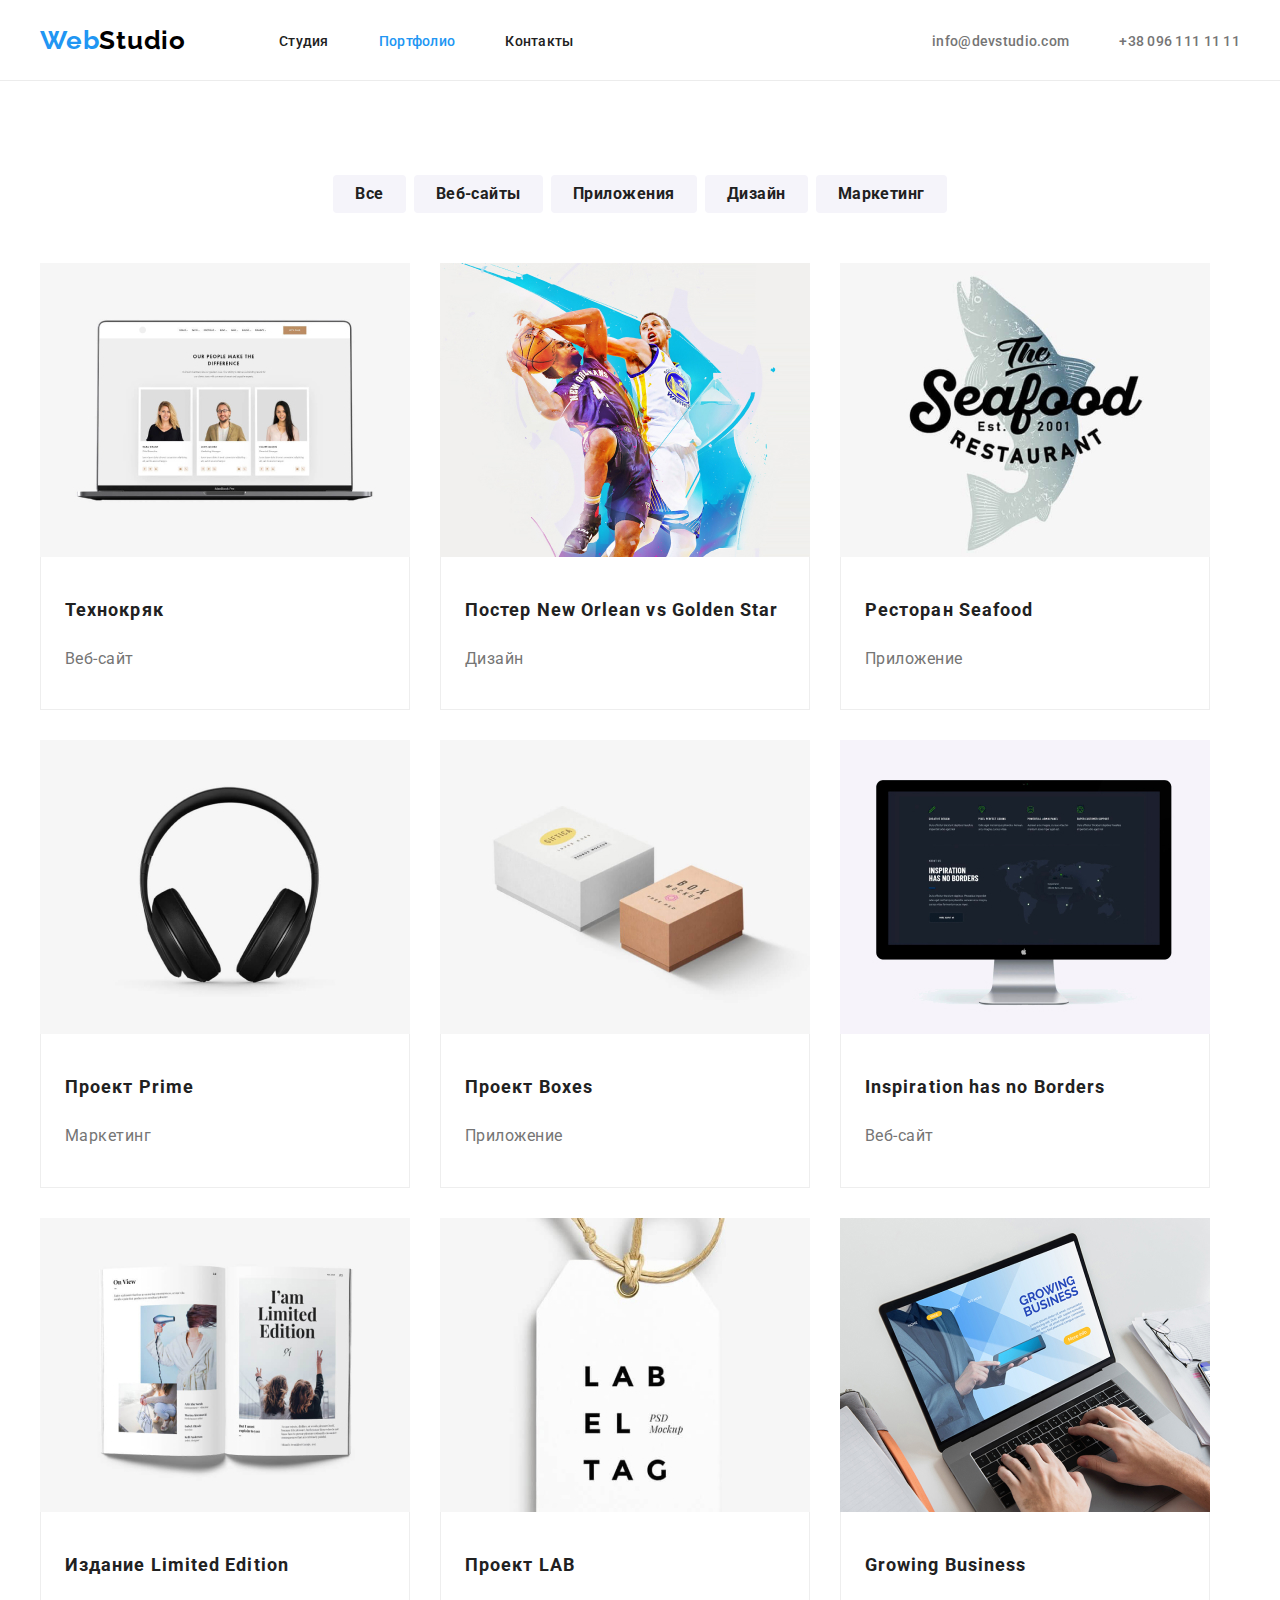
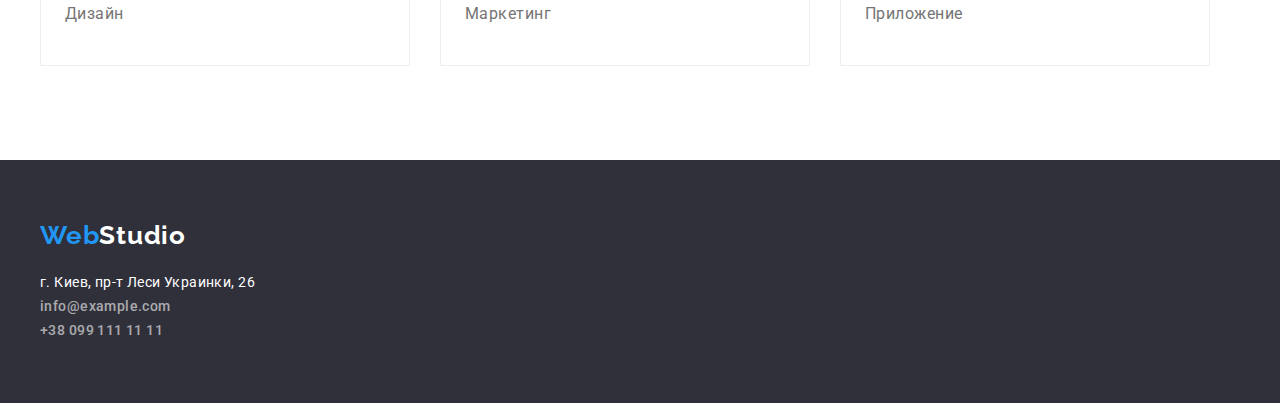
==== portfolio.html @ 404ecf2a "Clone" ====
<!DOCTYPE html>
<html lang="ru">
  <head>
    <meta charset="UTF-8" />
    <meta http-equiv="X-UA-Compatible" content="IE=edge" />
    <meta name="viewport" content="width=device-width, initial-scale=1.0" />
    <title>Портфолио</title>
    <link rel="stylesheet" href="./css/style.css" />
    <link
      href="https://fonts.googleapis.com/css2?family=Raleway:wght@700&family=Roboto:wght@400;500;700;900&display=swap"
      rel="stylesheet"
    />
  </head>
  <body>
    <header class="header">
      <div class="container">
        <div class="header-flex">
          <nav class="navigation">
            <a href="./index.html" class="logo" lang="en"
              ><span class="logo-blue">Web</span>Studio</a
            >
            <ul class="site-nav">
              <li class="site-nav-item">
                <a href="./index.html" class="link">Студия</a>
              </li>
              <li class="site-nav-item">
                <a href="./portfolio.html" class="link current">Портфолио</a>
              </li>
              <li class="site-nav-item">
                <a href="/" class="link">Контакты</a>
              </li>
            </ul>
          </nav>
          <ul class="nav-contact">
            <li class="contacts-item">
              <a href="mailto:info@devstudio.com" class="link"
                >info@devstudio.com</a
              >
            </li>
            <li class="contacts-item">
              <a href="tel:+380961111111" class="link">+38 096 111 11 11</a>
            </li>
          </ul>
        </div>
      </div>
    </header>

    <!-- Герой -->
    <main>
      <section class="section">
        <div class="container">
          <h1 class="visually-hidden">Закладки</h1>
          <ul class="buttons">
            <li class="buttons-item">
              <button type="button" class="btn">Все</button>
            </li>
            <li class="buttons-item">
              <button type="button" class="btn">Веб-сайты</button>
            </li>
            <li class="buttons-item">
              <button type="button" class="btn">Приложения</button>
            </li>
            <li class="buttons-item">
              <button type="button" class="btn">Дизайн</button>
            </li>
            <li class="buttons-item">
              <button type="button" class="btn">Маркетинг</button>
            </li>
          </ul>

          <!-- Services -->

          <ul class="serv-list">
            <li class="serv-list-item">
              <img src="./images/img.jpg" alt="Лэптоп" width="370" />
              <div class="item-footer">
                <h2 class="service-title">Технокряк</h2>
                <p class="service-text">Веб-сайт</p>
              </div>
            </li>
            <li class="serv-list-item">
              <img src="./images/img-2.jpg" alt="Баскетболл" width="370" />
              <div class="item-footer">
                <h2 class="service-title">Постер New Orlean vs Golden Star</h2>
                <p class="service-text">Дизайн</p>
              </div>
            </li>
            <li class="serv-list-item">
              <img src="./images/img-3.jpg" alt="Логотип" width="370" />
              <div class="item-footer">
                <h2 class="service-title">Ресторан Seafood</h2>
                <p class="service-text">Приложение</p>
              </div>
            </li>
            <li class="serv-list-item">
              <img src="./images/img-4.jpg" alt="Наушники" width="370" />
              <div class="item-footer">
                <h2 class="service-title">Проект Prime</h2>
                <p class="service-text">Маркетинг</p>
              </div>
            </li>
            <li class="serv-list-item">
              <img src="./images/img-5.jpg" alt="Коробки" width="370" />
              <div class="item-footer">
                <h2 class="service-title">Проект Boxes</h2>
                <p class="service-text">Приложение</p>
              </div>
            </li>
            <li class="serv-list-item">
              <img src="./images/img-6.jpg" alt="Монитор" width="370" />
              <div class="item-footer">
                <h2 class="service-title">Inspiration has no Borders</h2>
                <p class="service-text">Веб-сайт</p>
              </div>
            </li>
            <li class="serv-list-item">
              <img src="./images/img-7.jpg" alt="Книга" width="370" />
              <div class="item-footer">
                <h2 class="service-title">Издание Limited Edition</h2>
                <p class="service-text">Дизайн</p>
              </div>
            </li>
            <li class="serv-list-item">
              <img src="./images/img-8.jpg" alt="Бирка" width="370" />
              <div class="item-footer">
                <h2 class="service-title">Проект LAB</h2>
                <p class="service-text">Маркетинг</p>
              </div>
            </li>
            <li class="serv-list-item">
              <img src="./images/img-9.jpg" alt="Разработка" width="370" />
              <div class="item-footer">
                <h2 class="service-title">Growing Business</h2>
                <p class="service-text">Приложение</p>
              </div>
            </li>
          </ul>
        </div>
      </section>
    </main>

    <!-- Футер -->

    <footer>
      <div class="container">
        <a href="/" class="logo-footer" lang="en"
          ><span class="logo-blue">Web</span>Studio</a
        >
        <address class="address">
          <ul class="footer-contact">
            <li class="aadress-item">
              <a href="/" class="street">г. Киев, пр-т Леси Украинки, 26</a>
            </li>
            <li class="aadress-item">
              <a href="mailto:info@example.com" class="link"
                >info@example.com</a
              >
            </li>
            <li class="aadress-item">
              <a href="tel:+380991111111" class="link">+38 099 111 11 11</a>
            </li>
          </ul>
        </address>
      </div>
    </footer>
  </body>
</html>
---- css/style.css ----
:root {
    --primary-color: #212121;
    --black-color: #000000;
    --grey-color: #757575;
    --blue-color: #2196F3;
    --white-color: #FFFFFF;
}


body {
    font-family: 'Roboto',sans-serif;
    color: #212121;
    margin: 0;
}

ul {
    margin: 0;
    padding: 0;
    list-style: none;
}
button {
    font-family:  inherit;
}
img {
    display: block;
}

/* Hidden items  */

.visually-hidden {
    position: absolute !important;
    clip: rect(1px 1px 1px 1px);
    clip: rect(1px, 1px, 1px, 1px);
    padding: 0 !important;
    border: 0 !important;
    height: 1px !important;
    width: 1px !important;
    overflow: hidden;
}

/* Header logo footer logo*/

.logo {
    font-family: Raleway;
    font-weight: bold;
    font-size: 26px;
    line-height: 1.19;
    /* identical to box height */
    letter-spacing: 0.03em;
    color: #000000;
    text-decoration: none;
}

.logo-blue {
    font-family: Raleway;
    font-weight: bold;
    font-size: 26px;
    line-height: 1.19;
    letter-spacing: 0.03em;
    color: #2196F3;
}

.logo-footer {
    font-family: Raleway;
    font-weight: bold;
    font-size: 26px;
    line-height: 1.19;
    /* identical to box height */
    letter-spacing: 0.03em;
    color: #FFFFFF;
    text-decoration: none;
}

.portfolio:active {
 color: #000000;
}

/* Hero / Main / Container */

.container {
   width: 1200px;
   margin: 0 auto;
   padding: 0 15px;
}

.hero {
    text-align: center;
    display: flex;
    align-items: center;
    padding: 200px 0;
    background-color: #2F303A;
}

.hero .hero-title {
    font-weight: 900;
    font-size: 44px;
    line-height: 1.36;
    text-align: center;
    letter-spacing: 0.06em;
    text-transform: uppercase;
    margin: 0;
    margin-bottom: 30px;
    color: #FFFFFF;
}


.hero-btn {
    font-family: Roboto;
    font-weight: bold;
    font-size: 16px;
    line-height: 1.87;
    display: flex;
    align-items: center;
    text-align: center;
    letter-spacing: 0.06em;
    border-radius: 4px;
    padding: 10px 32px;
    text-decoration: none;
    display: inline-block;
    color: #FFFFFF;
    background-color: #2196F3;
    
}


/* Site-nav */

.site-nav {
    margin-left: 93px;
    display: flex;
}

.site-nav-item:not(:first-child) {
    margin-left: 50px;
}

.site-nav.link {
    color: #212121;
}

.site-nav .link.current {
    color: #2196F3;
}

.site-nav a {
    font-weight: 500;
    font-size: 14px;
    line-height: 1.14;
    letter-spacing: 0.02em;
}

.nav-contact > .link:not(:first-child) {
    margin-left: 50px;
}

/* Section */

.section {
    padding: 94px 0 94px 0;
}

.section .section-title.h2 {
    font-weight: bold;
    font-size: 36px;
    line-height: 1.16;
    text-align: center;
    letter-spacing: 0.03em;
    margin-bottom: 50px;
    margin-top: 0;
}

.team .section-title.h2 {
    font-weight: bold;
    font-size: 36px;
    line-height: 1.16;
    text-align: center;
    letter-spacing: 0.03em;
}

.section .section-title.h3 {
    font-weight: bold;
    font-size: 14px;
    line-height: 1.14;
    letter-spacing: 0.03em;
    text-transform: uppercase;
}

.section .benefits-text {
    font-size: 14px;
    line-height: 1.71;
    letter-spacing: 0.03em;
    color: #757575;
}

/* Benefits Section  */

.benefits {
    display: flex;
}

.benefits-item {
    width: 270px;
}

.benefits-item:not(:last-child) {
    margin-right: 30px;
}

/* SERVICE */

.section-service {
    padding-top: 0;
}

.section-service .section-title.h2 {
    font-weight: bold;
    font-size: 36px;
    line-height: 1.16;
    text-align: center;
    letter-spacing: 0.03em;
}

.service-list {
    display: flex;
}

.service-item:not(:last-child) {
    margin-right: 30px;
}

/* Team */

.team-box {
    background-color: #f5f4fa;
}

.team-item-footer {
    background-color: #fff;
    padding: 30px 0 30px 0;
    text-align: center;
    border-bottom-left-radius: 4px;
    border-bottom-right-radius: 4px;
}

.team .team-name {
    font-weight: 500;
    font-size: 16px;
    line-height: 1.18;
    text-align: center;
    letter-spacing: 0.03em;
}

.team .team-title {
    font-size: 16px;
    line-height: 1.18;
    text-align: center;
    letter-spacing: 0.03em;
    color: #757575;
}

.team-list {
    display: flex;
    margin-top: 50px;
}

.team-item {
    box-shadow: 0px 1px 3px rgba(0, 0, 0, 0.12), 0px 1px 1px rgba(0, 0, 0, 0.14),
        0px 2px 1px rgba(0, 0, 0, 0.2);
    border-radius: 0px 0px 4px 4px;
}

.team-item:not(:last-child) {
    margin-right: 30px;
}

/* Buttons */

.btn:hover,
.btn:focus {
    background-color: #2196F3;
    cursor: pointer;
    box-shadow: 0px 3px 1px rgba(0, 0, 0, 0.1),
    0px 1px 2px rgba(0, 0, 0, 0.08),
    0px 2px 2px rgba(0, 0, 0, 0.12);
}

.btn {
    font-family: Roboto;
    font-weight: bold;
    font-size: 16px;
    line-height: 1.6;
    text-align: center;
    letter-spacing: 0.03em;
    border: none;
    border-radius: 4px;
    padding: 6px 22px;
    color: #212121;
    background-color: #F5F4FA;
}

/* Service */

.section .service-title {
   font-weight: bold;
   font-size: 18px;
   line-height: 2;
   letter-spacing: 0.06em;
}

.section .service-text {
   font-size: 16px;
   line-height: 1.87;
   letter-spacing: 0.03em;
   color: #757575;
}

.serv-list {
    display: flex;
    flex-wrap: wrap;
    margin-top: 50px;
}

.serv-list-item {
    margin-right: 30px;
    margin-bottom: 30px;
}

.serv-list-item:nth-child(3n) {
    margin-right: 0;
}

.serv-list-item:nth-child(n + 6) {
    margin-bottom: 0;
}

.item-footer {
    background-color: #fff;
    border: 1px solid #eee;
    border-top: none;
    padding: 20px 24px;
}

/* Buttons class */

.buttons {
    display: flex;
    justify-content: center;
}

.buttons-item:not(:last-child) {
    margin-right: 8px;
}

/* Header and Footer contact links */

.header {
   border-bottom: 1px solid #ececec;
   min-height: 80px;
}

.header-flex {
    display: flex;
    height: 80px;
}

.navigation {
    align-items: center;
    display: flex;
}

footer {
    display: flex;
    padding-top: 60px;
    padding-bottom: 60px;
    background-color: #2F303A;
}

.link {
    font-weight: 500;
    font-size: 14px;
    text-decoration: none;
    letter-spacing: 0.02em;
    line-height: 1.15;
    color: #212121;
    padding: 10px 0 10px 0;
    text-decoration: none;
}

.nav-contact {
    margin-left: auto;
    display: flex;
    align-items: center;
}
.contacts-item:not(:first-child) {
    margin-left: 50px;
}

.nav-contact a {
    font-weight: 500;
    font-size: 14px;
    line-height: 1.14;
    letter-spacing: 0.02em;
    text-decoration: none;
    padding: 10px 0 10px 0;
    color: #757575;
}

.footer-contact a {
    font-style: normal;
    font-size: 14px;
    line-height: 1.71;
    letter-spacing: 0.03em;
}

.link:hover,
.link:focus
    {
    color: #2196F3;

}

.address {
    margin-top: 20px;
}

.address-item:not(:first-child) {
    margin-top: 9px;
}

.address a {
    color: rgba(255, 255, 255, 0.6);
}

.address.link:hover,
.address.link:focus {
    color: #2196F3;
}

.address .street .link {
    font-size: 14px;
    line-height: 1.71;
    letter-spacing: 0.03em;
    
}

.address .street {
    color: #FFFFFF;
    text-decoration: none;
}

.address.link {
    color: rgba(255, 255, 255, 0.6);
    text-decoration: none;
    ;
}
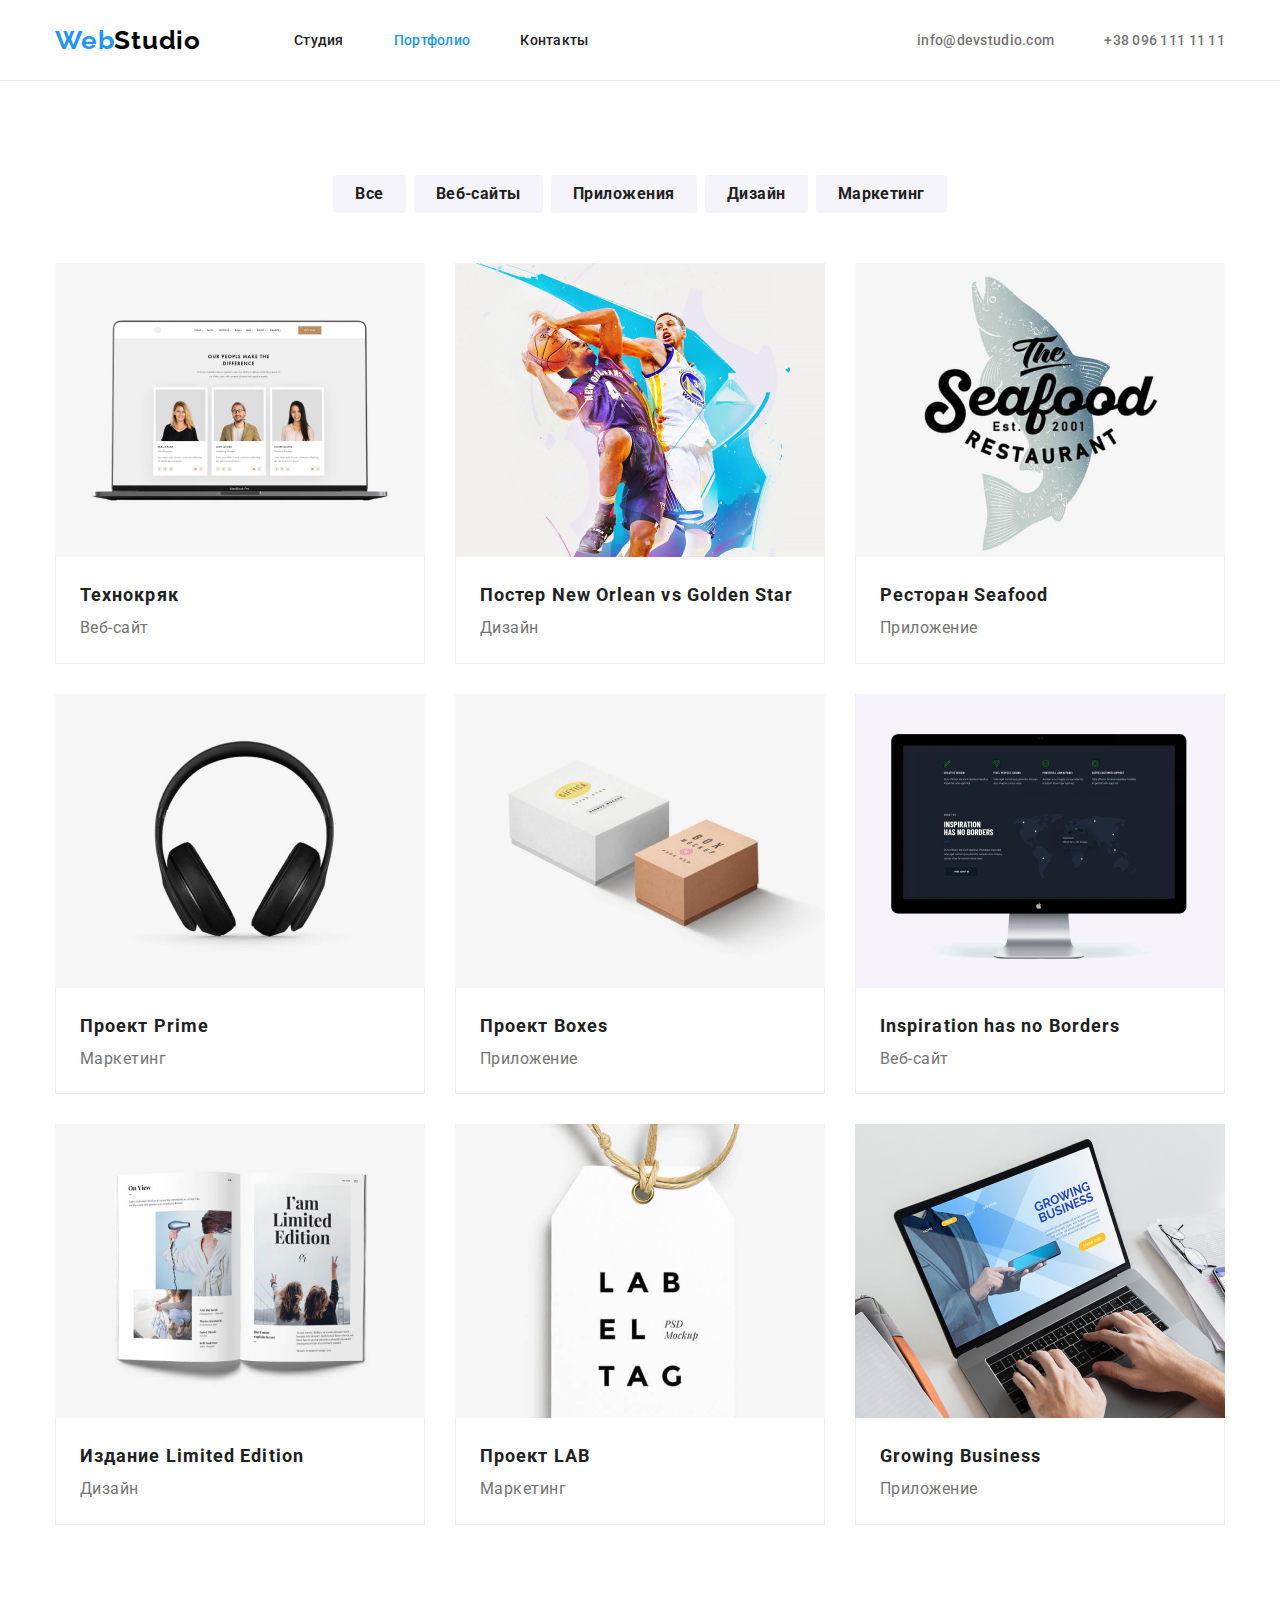
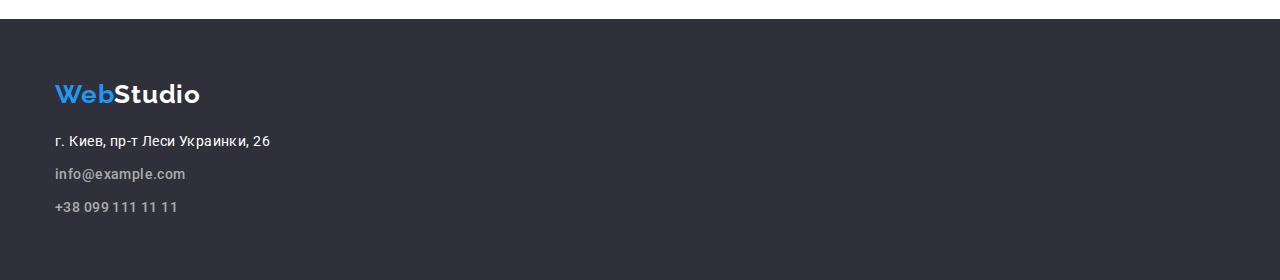
==== commit eb249271: "update" ====
--- a/portfolio.html
+++ b/portfolio.html
@@ -5,6 +5,10 @@
     <meta http-equiv="X-UA-Compatible" content="IE=edge" />
     <meta name="viewport" content="width=device-width, initial-scale=1.0" />
     <title>Портфолио</title>
+    <link
+      rel="stylesheet"
+      href="https://cdnjs.cloudflare.com/ajax/libs/modern-normalize/1.0.0/modern-normalize.min.css"
+    />
     <link rel="stylesheet" href="./css/style.css" />
     <link
       href="https://fonts.googleapis.com/css2?family=Raleway:wght@700&family=Roboto:wght@400;500;700;900&display=swap"
--- a/css/style.css
+++ b/css/style.css
@@ -13,6 +13,10 @@
     margin: 0;
 }
 
+* {
+    box-sizing: border-box;
+}
+
 ul {
     margin: 0;
     padding: 0;
@@ -23,6 +27,12 @@
 }
 img {
     display: block;
+}
+
+h2,
+h3,
+p {
+    margin: 0;
 }
 
 /* Hidden items  */
@@ -88,17 +98,23 @@
     display: flex;
     align-items: center;
     padding: 200px 0;
+   
+    /* background: linear-gradient(rgba(47, 48, 58, 0.4), rgba(47, 48, 58, 0.4)), */
+    /* url(../images/hero.png); */
+    
     background-color: #2F303A;
 }
 
+
 .hero .hero-title {
+    width: 696px;
+    margin: 0 auto 30px;
     font-weight: 900;
     font-size: 44px;
     line-height: 1.36;
     text-align: center;
     letter-spacing: 0.06em;
     text-transform: uppercase;
-    margin: 0;
     margin-bottom: 30px;
     color: #FFFFFF;
 }
@@ -248,6 +264,7 @@
     line-height: 1.18;
     text-align: center;
     letter-spacing: 0.03em;
+    padding-bottom: 10px;
 }
 
 .team .team-title {
@@ -427,6 +444,10 @@
     margin-top: 9px;
 }
 
+.footer-contact > li:not(:last-child) {
+    margin-bottom: 9px;
+}
+
 .address a {
     color: rgba(255, 255, 255, 0.6);
 }
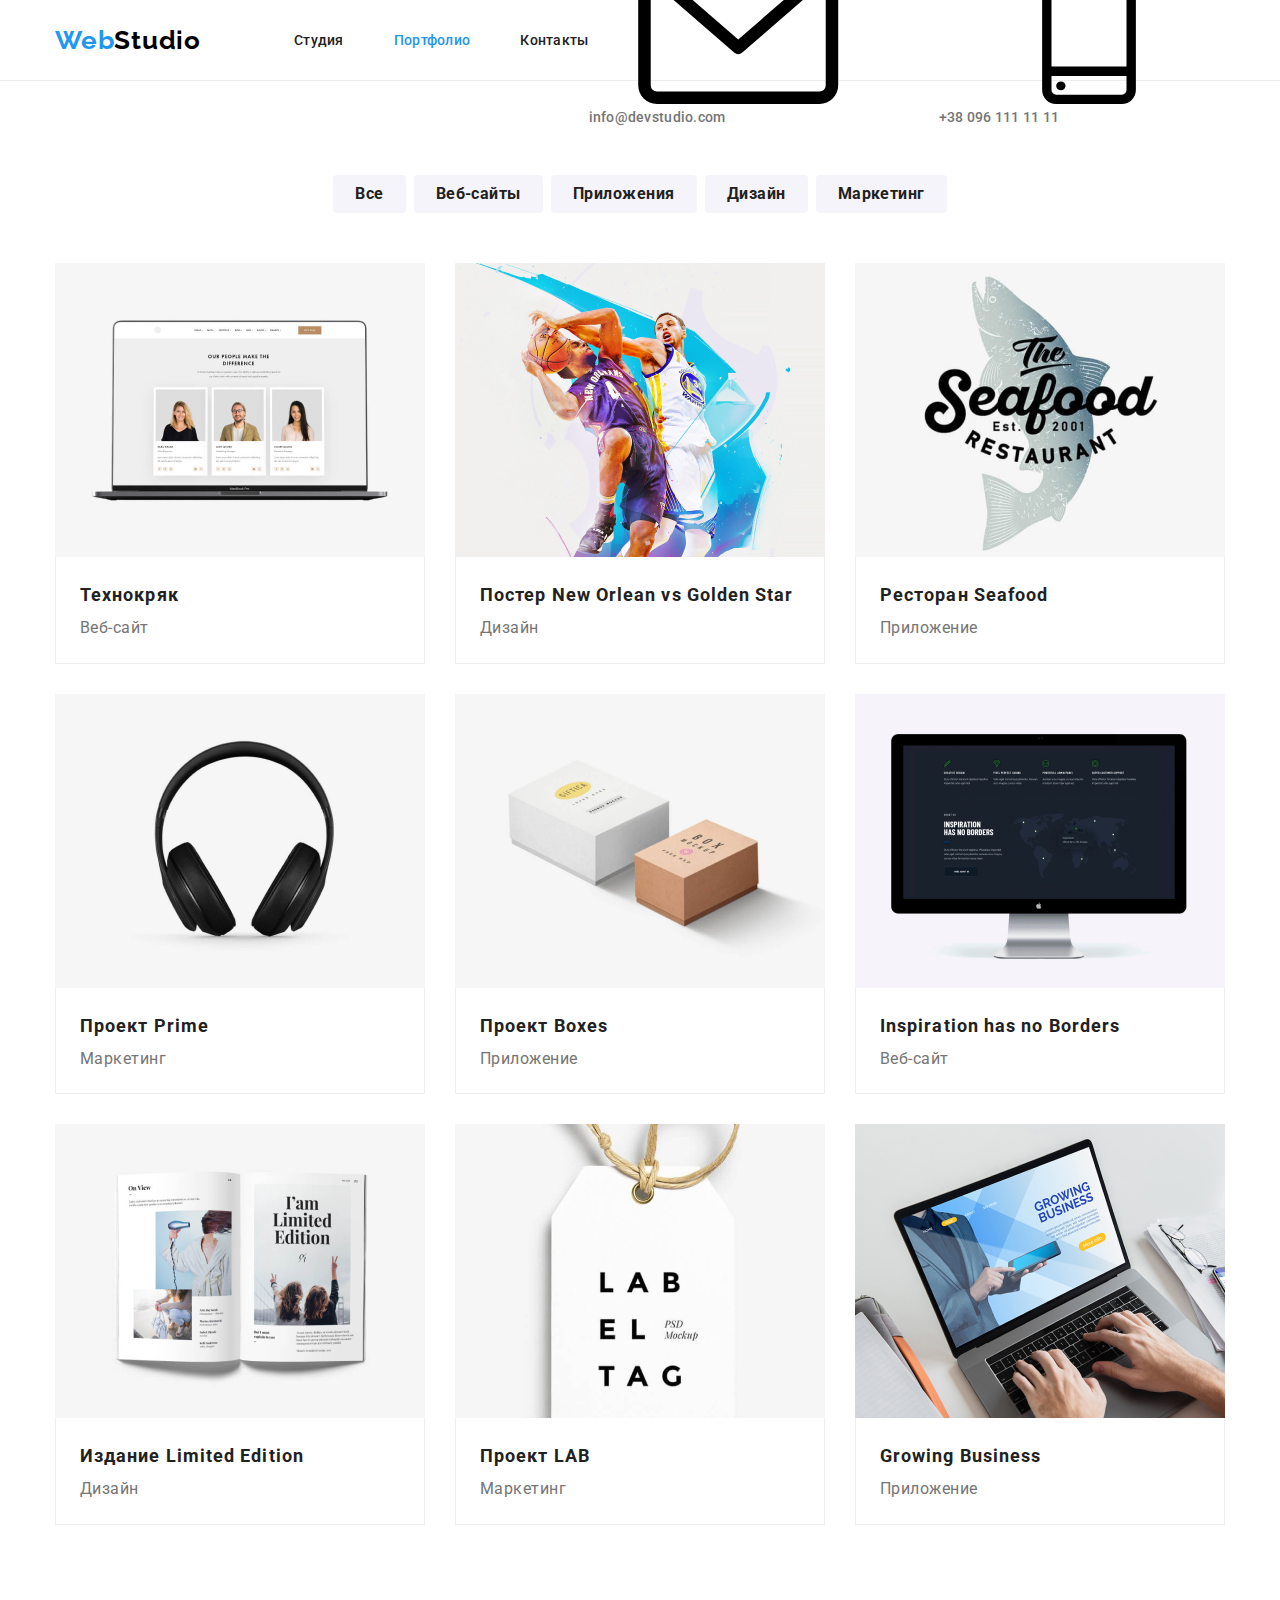
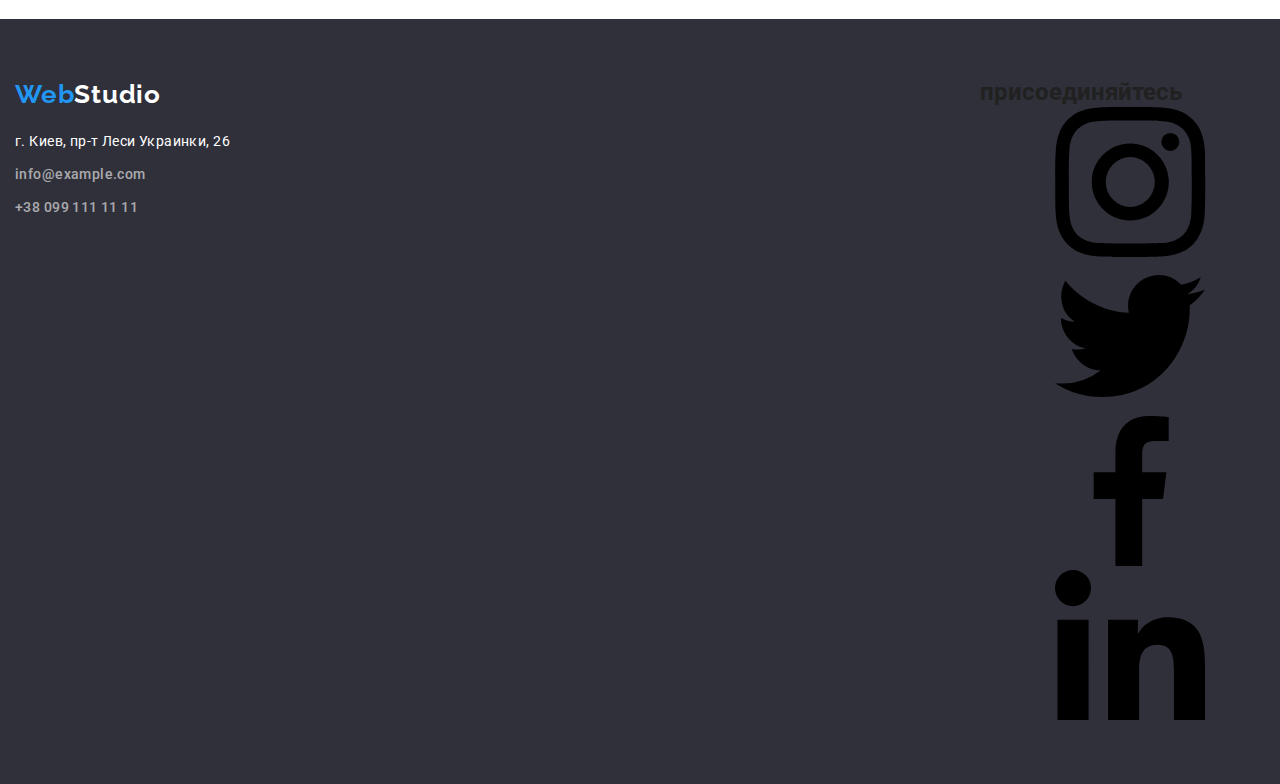
==== commit e8849ed5: "HTML update" ====
--- a/portfolio.html
+++ b/portfolio.html
@@ -37,12 +37,19 @@
           </nav>
           <ul class="nav-contact">
             <li class="contacts-item">
-              <a href="mailto:info@devstudio.com" class="link"
+              <a href="mailto:info@devstudio.com" class="link">
+                <svg class="contacts-icon icon-envelope">
+                  <use href="./images/symbol-defs.svg#icon-email"></use></svg
                 >info@devstudio.com</a
               >
             </li>
             <li class="contacts-item">
-              <a href="tel:+380961111111" class="link">+38 096 111 11 11</a>
+              <a href="tel:+380961111111" class="link">
+                <svg class="contacts-icon icon-envelope">
+                  <use href="./images/symbol-defs.svg#icon-smartphone"></use>
+                </svg>
+                +38 096 111 11 11</a
+              >
             </li>
           </ul>
         </div>
@@ -166,6 +173,39 @@
           </ul>
         </address>
       </div>
+      <section class="footer-box">
+        <h2 class="footer-title">присоединяйтесь</h2>
+        <ul class="footer-list">
+          <li class="footer-item">
+            <a href="" class="footer-link">
+              <svg class="footer-icon">
+                <use href="./images/symbol-defs.svg#icon-instagram"></use>
+              </svg>
+            </a>
+          </li>
+          <li class="footer-item">
+            <a href="" class="footer-link">
+              <svg class="footer-icon">
+                <use href="./images/symbol-defs.svg#icon-twitter"></use>
+              </svg>
+            </a>
+          </li>
+          <li class="footer-item">
+            <a href="" class="footer-link">
+              <svg class="footer-icon">
+                <use href="./images/symbol-defs.svg#icon-facebook"></use>
+              </svg>
+            </a>
+          </li>
+          <li class="footer-item">
+            <a href="" class="footer-link">
+              <svg class="footer-icon">
+                <use href="./images/symbol-defs.svg#icon-linkedin"></use>
+              </svg>
+            </a>
+          </li>
+        </ul>
+      </section>
     </footer>
   </body>
 </html>
--- a/css/style.css
+++ b/css/style.css
@@ -94,14 +94,17 @@
 }
 
 .hero {
+    max-width: 1600px;
+    margin-right: auto;
+    margin-left: auto;
     text-align: center;
     display: flex;
     align-items: center;
     padding: 200px 0;
    
-    /* background: linear-gradient(rgba(47, 48, 58, 0.4), rgba(47, 48, 58, 0.4)), */
-    /* url(../images/hero.png); */
-    
+    background: linear-gradient(rgba(47, 48, 58, 0.4), rgba(47, 48, 58, 0.4)),
+    url(../images/hero.jpg);
+    background-position: center;
     background-color: #2F303A;
 }
 
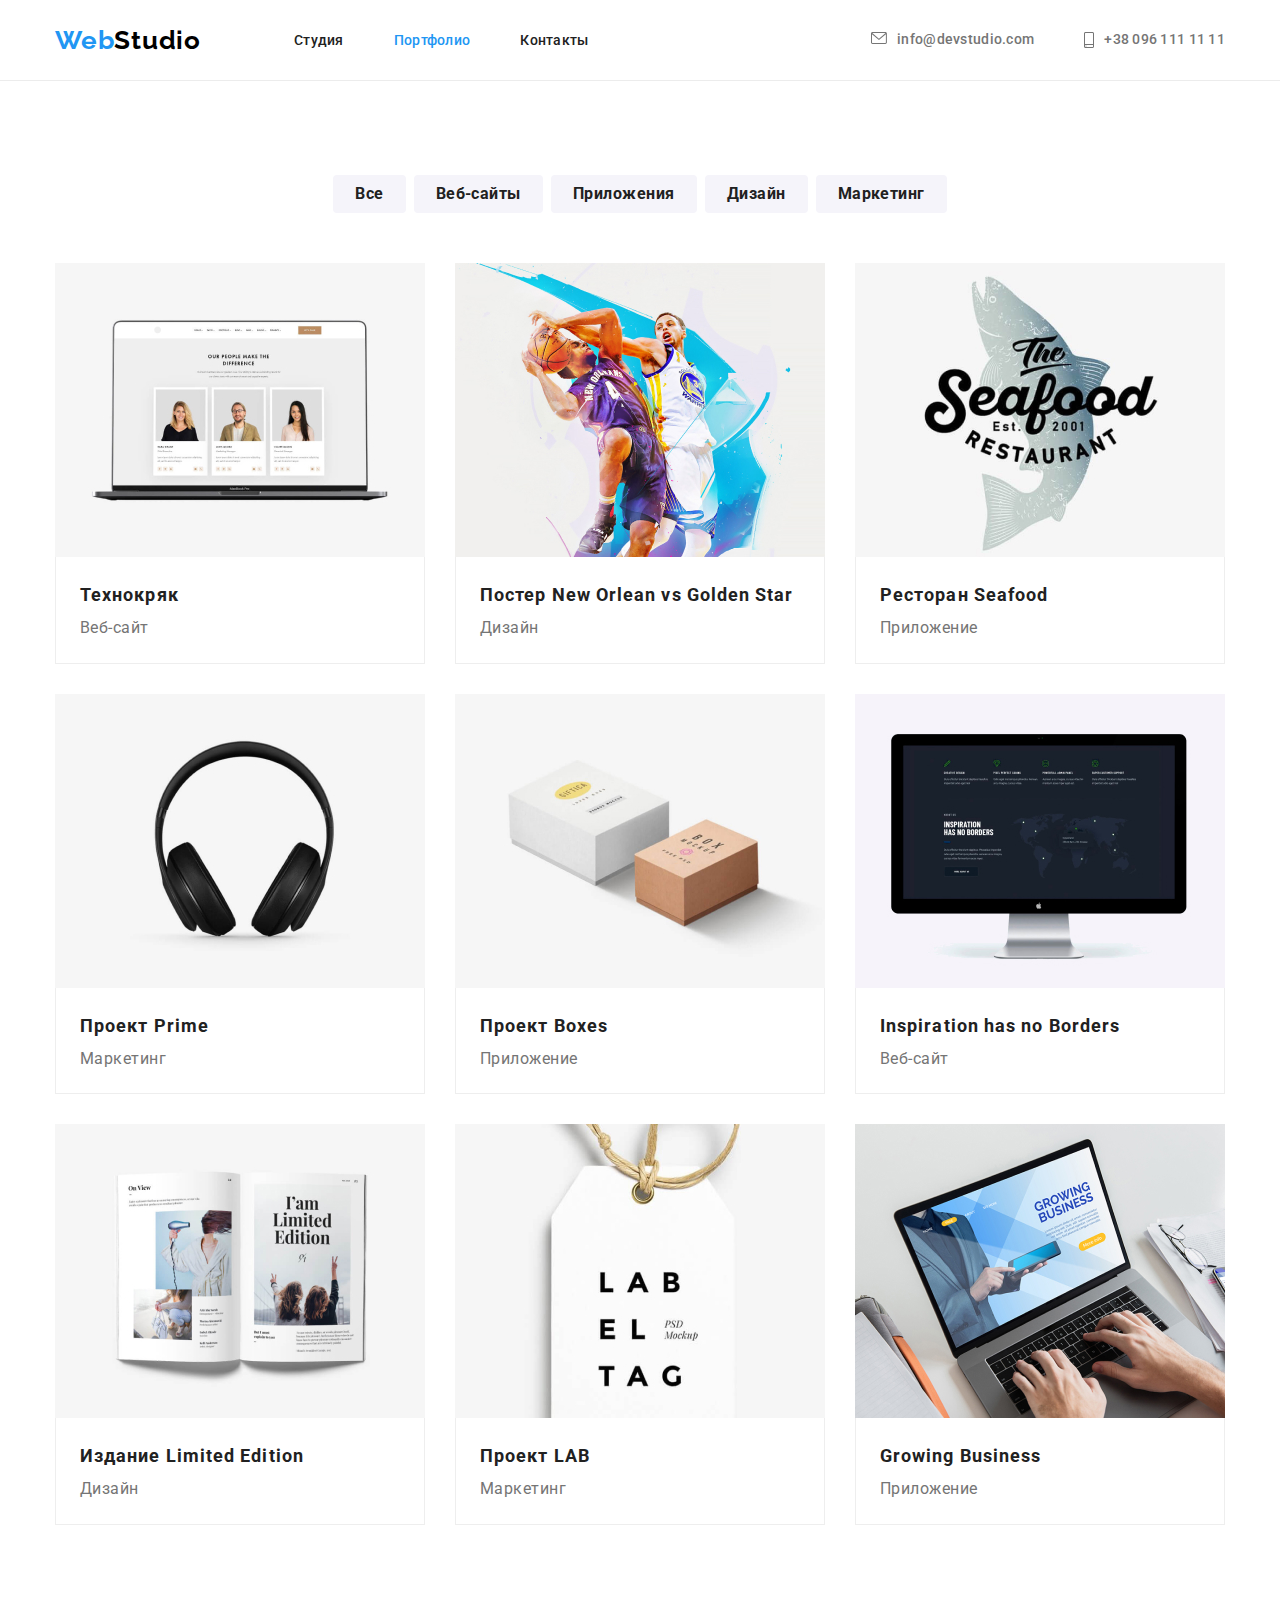
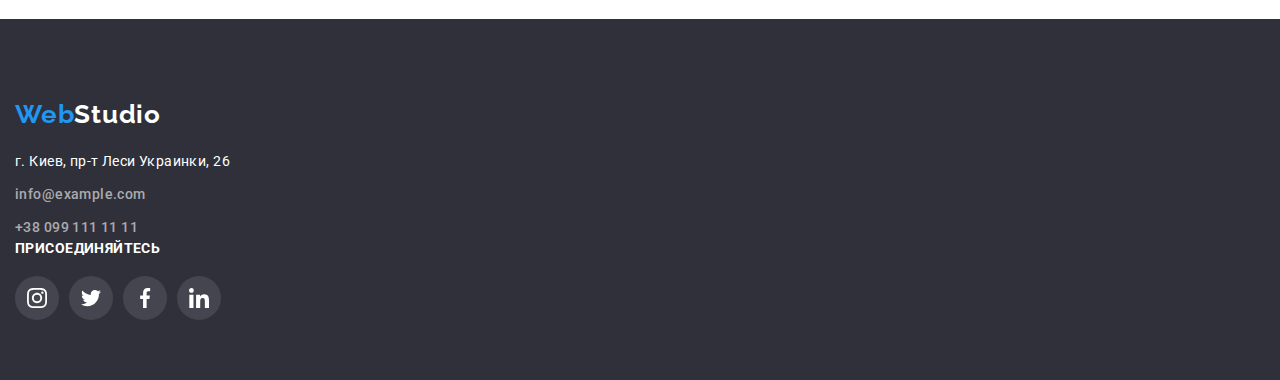
==== commit d23a245b: "Update html" ====
--- a/portfolio.html
+++ b/portfolio.html
@@ -45,7 +45,7 @@
             </li>
             <li class="contacts-item">
               <a href="tel:+380961111111" class="link">
-                <svg class="contacts-icon icon-envelope">
+                <svg class="contacts-icon icon-smartphone">
                   <use href="./images/symbol-defs.svg#icon-smartphone"></use>
                 </svg>
                 +38 096 111 11 11</a
@@ -153,7 +153,8 @@
     <!-- Футер -->
 
     <footer>
-      <div class="container">
+      <div class="container footer-box">
+        <div class="footer-box-div">
         <a href="/" class="logo-footer" lang="en"
           ><span class="logo-blue">Web</span>Studio</a
         >
@@ -173,7 +174,7 @@
           </ul>
         </address>
       </div>
-      <section class="footer-box">
+      <div class="footer-box-div2">
         <h2 class="footer-title">присоединяйтесь</h2>
         <ul class="footer-list">
           <li class="footer-item">
@@ -205,7 +206,8 @@
             </a>
           </li>
         </ul>
-      </section>
+      </div>
+    </div>
     </footer>
   </body>
 </html>
--- a/css/style.css
+++ b/css/style.css
@@ -85,6 +85,22 @@
  color: #000000;
 }
 
+.contacts-icon {
+    margin-right: 10px;
+}
+
+.icon-envelope {
+    width: 16px;
+    height: 12px;
+}
+
+.icon-smartphone {
+    width: 10px;
+    height: 16px;
+}
+
+
+
 /* Hero / Main / Container */
 
 .container {
@@ -155,6 +171,7 @@
 
 .site-nav.link {
     color: #212121;
+    
 }
 
 .site-nav .link.current {
@@ -225,6 +242,62 @@
     margin-right: 30px;
 }
 
+.benefits-item.icon-antenna::before {
+    content: '';
+    display: block;
+    height: 120px;
+    margin-bottom: 30px;
+
+    background: #F5F4FA;
+    background-image: url('../images/icon/antenna.png');
+    background-size: 65,32px 70px contain;
+    background-repeat: no-repeat;
+    background-position: center;
+    border-radius: 4px;
+}
+
+.benefits-item.icon-clock::before {
+    content: '';
+    display: block;
+    height: 120px;
+    margin-bottom: 30px;
+
+    background: #F5F4FA;
+    background-image: url('../images/icon/clock.png');
+    background-size: 65, 32px 70px contain;
+    background-repeat: no-repeat;
+    background-position: center;
+    border-radius: 4px;
+}
+
+.benefits-item.icon-diagram::before {
+    content: '';
+    display: block;
+    height: 120px;
+    margin-bottom: 30px;
+
+    background: #F5F4FA;
+    background-image: url('../images/icon/diagram.png');
+    background-size: 65, 32px 70px contain;
+    background-repeat: no-repeat;
+    background-position: center;
+    border-radius: 4px;
+}
+
+.benefits-item.icon-astranaut::before {
+    content: '';
+    display: block;
+    height: 120px;
+    margin-bottom: 30px;
+
+    background: #F5F4FA;
+    background-image: url('../images/icon/astronaut.png');
+    background-size: 65, 32px 70px contain;
+    background-repeat: no-repeat;
+    background-position: center;
+    border-radius: 4px;
+}
+
 /* SERVICE */
 
 .section-service {
@@ -291,6 +364,109 @@
 
 .team-item:not(:last-child) {
     margin-right: 30px;
+}
+
+/* TEAM SOCIAL ICON */
+
+.team-social-list {
+    display: flex;
+    justify-content: center;
+    margin-top: 16px;
+}
+
+.team-social-link {
+    display: flex;
+    width: 44px;
+    height: 44px;
+    border-radius: 50%;
+    justify-content: center;
+    align-items: center;
+    fill: #afb1b8;
+}
+
+.team-social-item:not(:last-child) {
+    margin-right: 10px;
+}
+
+.team-social-link:hover,
+.team-social-link:focus {
+    background-color: #2196f3;
+    fill: #fff;
+}
+
+.team-social-icon {
+    width: 20px;
+    height: 20px;
+}
+
+
+
+/* CLIENTS */
+
+.clients-title {
+    font-weight: bold;
+    font-size: 36px;
+    line-height: 42px;
+    text-align: center;
+    letter-spacing: 0.03em;
+}
+
+.clients-list {
+      display: flex;
+      justify-content: center;
+      padding-top: 50px;
+      padding-bottom: 94px;
+}
+
+.clients-item:not(:last-child) {
+    margin-right: 30px;
+}
+
+.clients-link {
+    display: flex;
+    justify-content: center;
+    align-items: center;
+    width: 170px;
+    height: 90px;
+    border: 1px solid #757575;
+    border-radius: 4px;
+    fill: #757575;
+}
+
+.clients-link:hover,
+.clients-link:focus {
+    border: 1px solid #2196f3;
+    fill: #2196f3;
+}
+
+.logo-1 {
+    width: 45px;
+    height: 50px;
+}
+
+.logo-2 {
+    width: 40px;
+    height: 52px;
+}
+
+.logo-3 {
+    width: 41px;
+    height: 42.6px;
+}
+
+.logo-4 {
+    width: 80px;
+    height: 42px;
+}
+
+.logo-5 {
+    width: 59px;
+    height: 47px;
+}
+
+.logo-6 {
+    width: 88.5px;
+    height: 45.5px;
 }
 
 /* Buttons */
@@ -416,6 +592,7 @@
 }
 
 .nav-contact a {
+    display: flex;
     font-weight: 500;
     font-size: 14px;
     line-height: 1.14;
@@ -423,6 +600,12 @@
     text-decoration: none;
     padding: 10px 0 10px 0;
     color: #757575;
+    fill: #757575;
+    
+}
+
+.nav-contact.contact-item {
+    fill: #afb1b8;
 }
 
 .footer-contact a {
@@ -436,6 +619,7 @@
 .link:focus
     {
     color: #2196F3;
+    fill: #2196F3;
 
 }
 
@@ -476,4 +660,66 @@
     color: rgba(255, 255, 255, 0.6);
     text-decoration: none;
     ;
+}
+
+/* FOOTER SOCIAL ICONS */
+
+.footer-box {
+    margin: 0;
+    margin-top: 20px;
+    padding-right: 878px;
+  
+}
+
+.footer-box:not(:last-child) {
+    margin-right: 70px;
+}
+
+.footer-title {
+    font-weight: bold;
+    font-size: 14px;
+    line-height: 16px;
+    letter-spacing: 0.03em;
+    text-transform: uppercase;
+    padding-bottom: 20px;
+    color: #FFFFFF;
+}
+
+.footer-list {
+    display: flex;
+}
+
+.footer-item {
+    display: block;
+    width: 44px;
+    height: 44px;
+    background-color: rgba(255, 255, 255, 0.1);
+    background-size: 20px;
+    background-repeat: no-repeat;
+    background-position: center;
+    border-radius: 50%;
+}
+
+.footer-item:not(:last-child) {
+    margin-right: 10px;
+}
+
+.footer-item:hover,
+.footer-item:focus {
+    background-color: #2196F3;
+}
+
+.footer-link  {
+    display: flex;
+    width: 44px;
+    height: 44px;
+    border-radius: 50%;
+    justify-content: center;
+    align-items: center;
+    fill: #FFFFFF;
+}
+
+.footer-icon {
+    width: 20px;
+    height: 20px;
 }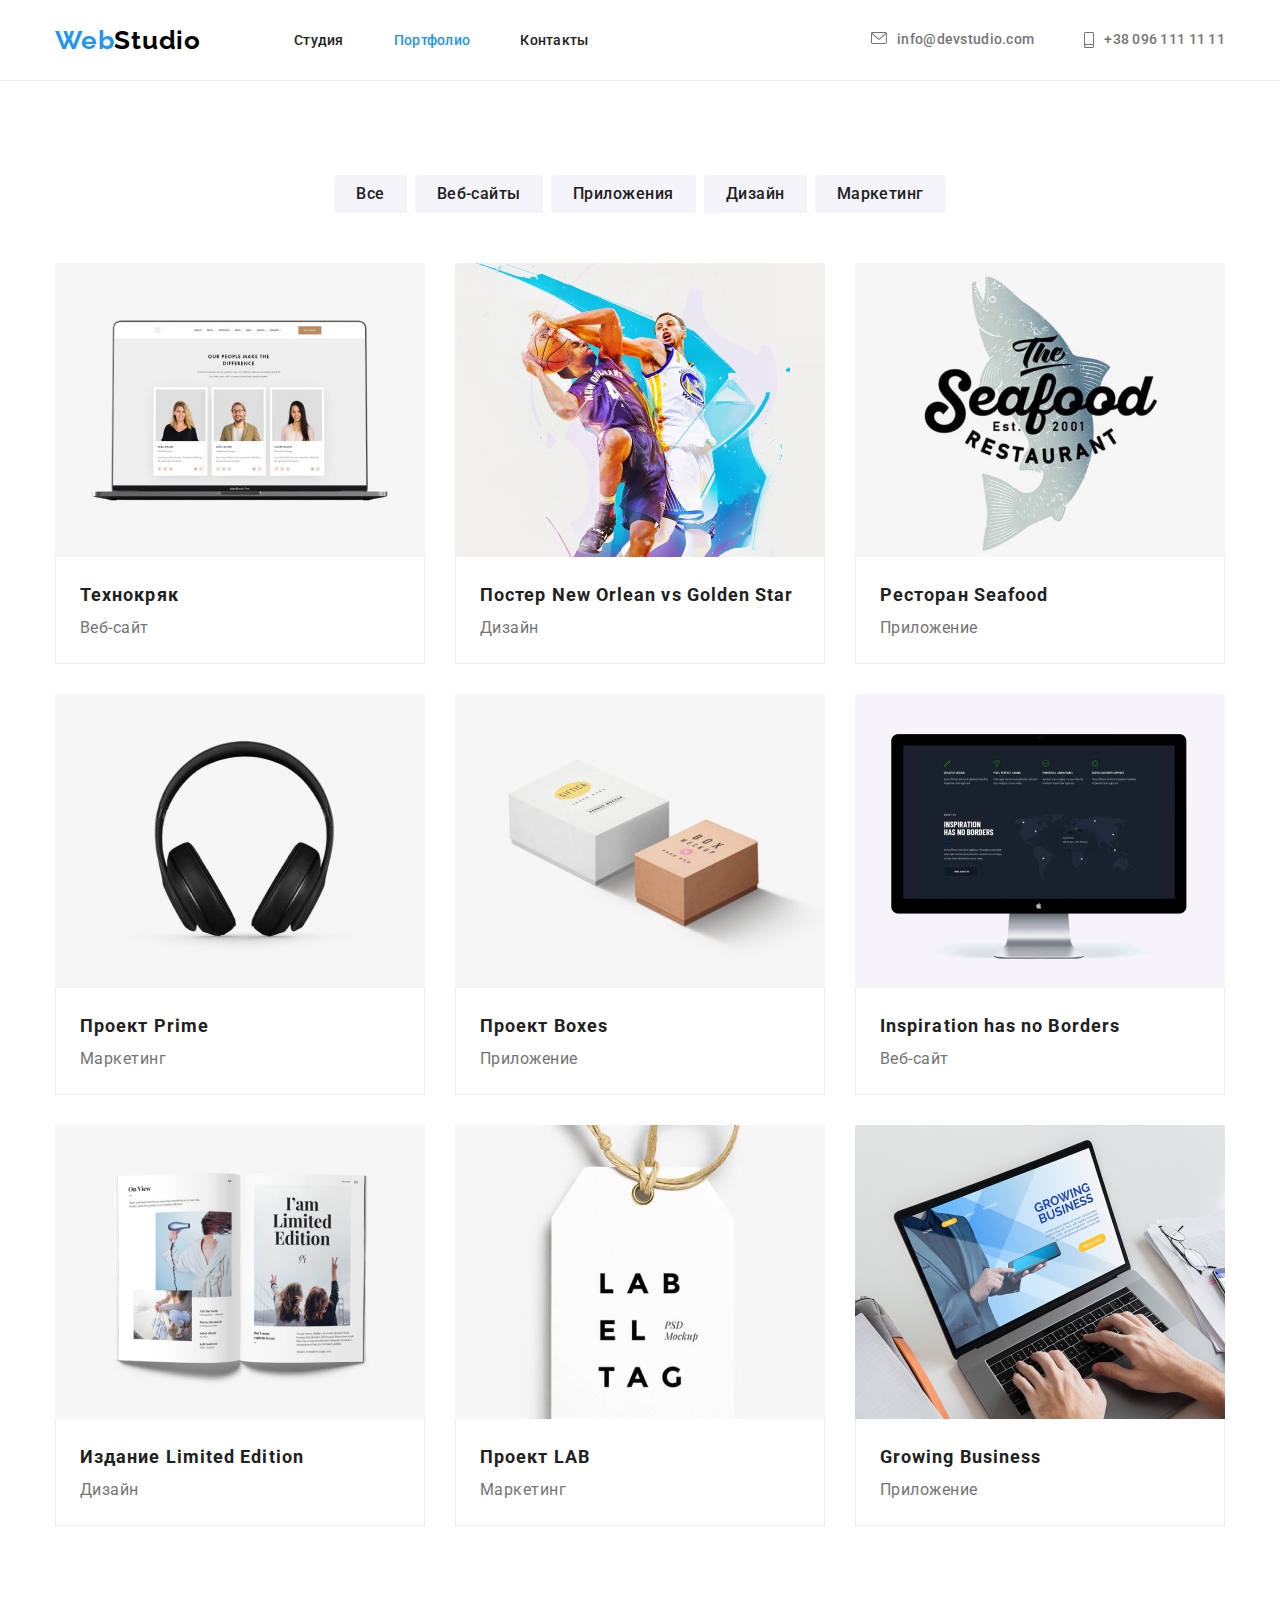
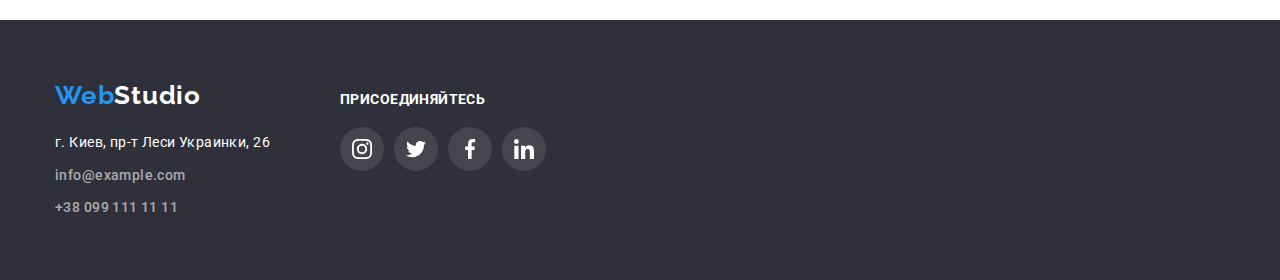
==== commit 00311b9c: "Updated HTML" ====
--- a/portfolio.html
+++ b/portfolio.html
@@ -81,6 +81,7 @@
 
           <!-- Services -->
 
+          <div class="serv-container">
           <ul class="serv-list">
             <li class="serv-list-item">
               <img src="./images/img.jpg" alt="Лэптоп" width="370" />
@@ -146,6 +147,7 @@
               </div>
             </li>
           </ul>
+        </div>
         </div>
       </section>
     </main>
--- a/css/style.css
+++ b/css/style.css
@@ -22,11 +22,14 @@
     padding: 0;
     list-style: none;
 }
+
 button {
     font-family:  inherit;
 }
+
 img {
     display: block;
+    max-width: 100%;
 }
 
 h2,
@@ -403,19 +406,23 @@
 
 /* CLIENTS */
 
+.clients {
+    padding-top: 94px;
+    padding-bottom: 94px;
+}
+
 .clients-title {
     font-weight: bold;
     font-size: 36px;
     line-height: 42px;
     text-align: center;
     letter-spacing: 0.03em;
+    margin-bottom: 50px;
 }
 
 .clients-list {
       display: flex;
       justify-content: center;
-      padding-top: 50px;
-      padding-bottom: 94px;
 }
 
 .clients-item:not(:last-child) {
@@ -428,9 +435,9 @@
     align-items: center;
     width: 170px;
     height: 90px;
-    border: 1px solid #757575;
+    border: 1px solid #AFB1B8;
     border-radius: 4px;
-    fill: #757575;
+    fill: #AFB1B8;
 }
 
 .clients-link:hover,
@@ -475,16 +482,16 @@
 .btn:focus {
     background-color: #2196F3;
     cursor: pointer;
+    color: #fff;
     box-shadow: 0px 3px 1px rgba(0, 0, 0, 0.1),
     0px 1px 2px rgba(0, 0, 0, 0.08),
     0px 2px 2px rgba(0, 0, 0, 0.12);
 }
 
 .btn {
-    font-family: Roboto;
-    font-weight: bold;
+    font-weight: 500;
     font-size: 16px;
-    line-height: 1.6;
+    line-height: 26px;
     text-align: center;
     letter-spacing: 0.03em;
     border: none;
@@ -510,23 +517,23 @@
    color: #757575;
 }
 
+.serv-container {
+    margin-top: 50px;
+}
+
 .serv-list {
     display: flex;
     flex-wrap: wrap;
-    margin-top: 50px;
+    padding: 0;
+    margin: 0;
+    margin-left: -30px;
+    margin-top: -30px;
 }
 
 .serv-list-item {
-    margin-right: 30px;
-    margin-bottom: 30px;
-}
-
-.serv-list-item:nth-child(3n) {
-    margin-right: 0;
-}
-
-.serv-list-item:nth-child(n + 6) {
-    margin-bottom: 0;
+    flex-basis: calc(100% / 3 - 30px);
+    margin-left: 30px;
+    margin-top: 30px;
 }
 
 .item-footer {
@@ -534,6 +541,14 @@
     border: 1px solid #eee;
     border-top: none;
     padding: 20px 24px;
+}
+
+.serv-list-item:hover,
+.serv-list-item:focus {
+    background: #FFFFFF;
+    border: 1px solid #EEEEEE;
+    box-sizing: border-box;
+    box-shadow: 0px 1px 1px rgba(0, 0, 0, 0.12), 0px 4px 4px rgba(0, 0, 0, 0.06), 1px 4px 6px rgba(0, 0, 0, 0.16);
 }
 
 /* Buttons class */
@@ -664,14 +679,18 @@
 
 /* FOOTER SOCIAL ICONS */
 
+.container.footer-box {
+    display: flex;
+    align-items: baseline;
+    
+}
+
 .footer-box {
-    margin: 0;
-    margin-top: 20px;
-    padding-right: 878px;
+    
   
 }
 
-.footer-box:not(:last-child) {
+.footer-box-div:not(:last-child) {
     margin-right: 70px;
 }
 
@@ -704,9 +723,10 @@
     margin-right: 10px;
 }
 
-.footer-item:hover,
-.footer-item:focus {
+.footer-link:hover,
+.footer-link:focus {
     background-color: #2196F3;
+    fill: #fff;
 }
 
 .footer-link  {
